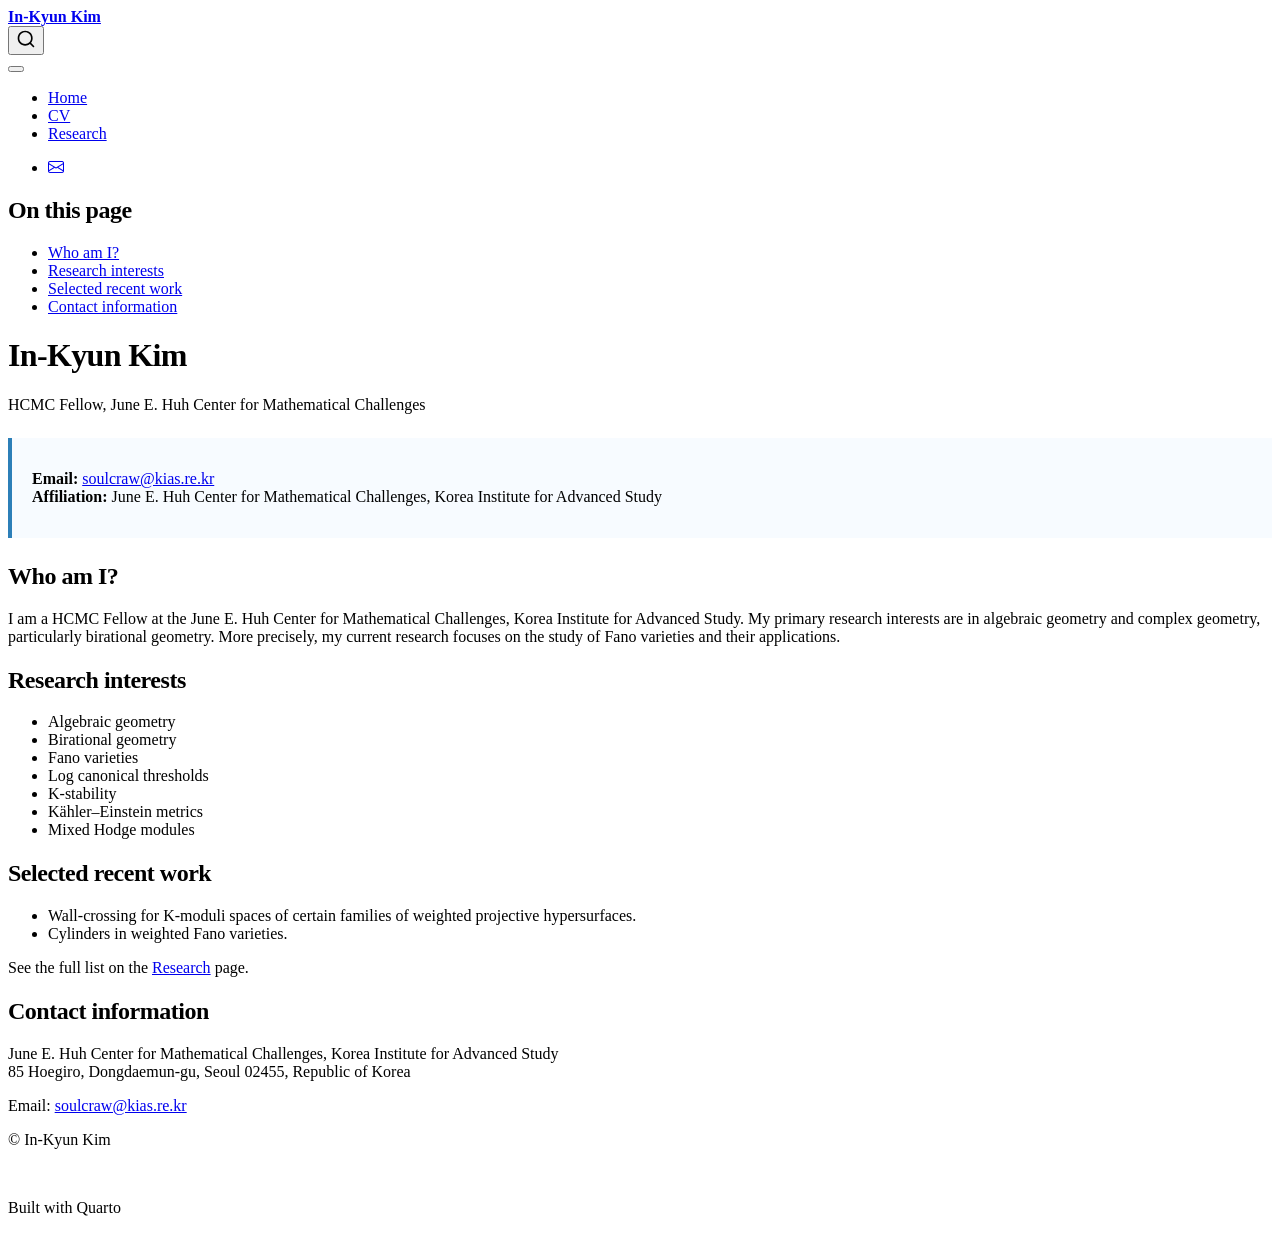
==== docs/index.html @ cc0929f5 "Replace homepage with Quarto site" ====
<!DOCTYPE html>
<html xmlns="http://www.w3.org/1999/xhtml" lang="en" xml:lang="en"><head>

<meta charset="utf-8">
<meta name="generator" content="quarto-1.9.38">

<meta name="viewport" content="width=device-width, initial-scale=1.0, user-scalable=yes">


<title>In-Kyun Kim</title>
<style>
/* Default styles provided by pandoc.
** See https://pandoc.org/MANUAL.html#variables-for-html for config info.
*/
code{white-space: pre-wrap;}
span.smallcaps{font-variant: small-caps;}
div.columns{display: flex; gap: min(4vw, 1.5em);}
div.column{flex: auto; overflow-x: auto;}
div.hanging-indent{margin-left: 1.5em; text-indent: -1.5em;}
ul.task-list{list-style: none;}
ul.task-list li input[type="checkbox"] {
  width: 0.8em;
  margin: 0 0.8em 0.2em -1em; /* quarto-specific, see https://github.com/quarto-dev/quarto-cli/issues/4556 */ 
  vertical-align: middle;
}
</style>


<script src="site_libs/quarto-nav/quarto-nav.js"></script>
<script src="site_libs/quarto-nav/headroom.min.js"></script>
<script src="site_libs/clipboard/clipboard.min.js"></script>
<script src="site_libs/quarto-search/autocomplete.umd.js"></script>
<script src="site_libs/quarto-search/fuse.min.js"></script>
<script src="site_libs/quarto-search/quarto-search.js"></script>
<meta name="quarto:offset" content="./">
<script src="site_libs/quarto-html/quarto.js" type="module"></script>
<script src="site_libs/quarto-html/tabsets/tabsets.js" type="module"></script>
<script src="site_libs/quarto-html/popper.min.js"></script>
<script src="site_libs/quarto-html/tippy.umd.min.js"></script>
<script src="site_libs/quarto-html/anchor.min.js"></script>
<link href="site_libs/quarto-html/tippy.css" rel="stylesheet">
<link href="site_libs/quarto-html/quarto-syntax-highlighting-15634bcf2e68342d4ad2dfa704d543f6.css" rel="stylesheet" id="quarto-text-highlighting-styles">
<script src="site_libs/bootstrap/bootstrap.min.js"></script>
<link href="site_libs/bootstrap/bootstrap-icons.css" rel="stylesheet">
<link href="site_libs/bootstrap/bootstrap-158031087360bce0ff56dc785ce39e06.min.css" rel="stylesheet" append-hash="true" id="quarto-bootstrap" data-mode="light">
<script id="quarto-search-options" type="application/json">{
  "location": "navbar",
  "copy-button": false,
  "collapse-after": 3,
  "panel-placement": "end",
  "type": "overlay",
  "limit": 50,
  "keyboard-shortcut": [
    "f",
    "/",
    "s"
  ],
  "show-item-context": false,
  "language": {
    "search-no-results-text": "No results",
    "search-matching-documents-text": "matching documents",
    "search-copy-link-title": "Copy link to search",
    "search-hide-matches-text": "Hide additional matches",
    "search-more-match-text": "more match in this document",
    "search-more-matches-text": "more matches in this document",
    "search-clear-button-title": "Clear",
    "search-text-placeholder": "",
    "search-detached-cancel-button-title": "Cancel",
    "search-submit-button-title": "Submit",
    "search-label": "Search"
  }
}</script>
<style>html{ scroll-behavior: smooth; }</style>


<link rel="stylesheet" href="styles/styles.css">
</head>

<body class="nav-fixed quarto-light">

<div id="quarto-search-results"></div>
  <header id="quarto-header" class="headroom fixed-top">
    <nav class="navbar navbar-expand-lg " data-bs-theme="dark">
      <div class="navbar-container container-fluid">
      <div class="navbar-brand-container mx-auto">
    <a class="navbar-brand" href="./index.html">
    <span class="navbar-title">In-Kyun Kim</span>
    </a>
  </div>
            <div id="quarto-search" class="" title="Search"></div>
          <button class="navbar-toggler" type="button" data-bs-toggle="collapse" data-bs-target="#navbarCollapse" aria-controls="navbarCollapse" role="menu" aria-expanded="false" aria-label="Toggle navigation" onclick="if (window.quartoToggleHeadroom) { window.quartoToggleHeadroom(); }">
  <span class="navbar-toggler-icon"></span>
</button>
          <div class="collapse navbar-collapse" id="navbarCollapse">
            <ul class="navbar-nav navbar-nav-scroll me-auto">
  <li class="nav-item">
    <a class="nav-link active" href="./index.html" aria-current="page"> 
<span class="menu-text">Home</span></a>
  </li>  
  <li class="nav-item">
    <a class="nav-link" href="./cv.html"> 
<span class="menu-text">CV</span></a>
  </li>  
  <li class="nav-item">
    <a class="nav-link" href="./research.html"> 
<span class="menu-text">Research</span></a>
  </li>  
</ul>
            <ul class="navbar-nav navbar-nav-scroll ms-auto">
  <li class="nav-item compact">
    <a class="nav-link" href="mailto:soulcraw@kias.re.kr"> <i class="bi bi-envelope" role="img" aria-label="Email">
</i> 
<span class="menu-text"></span></a>
  </li>  
</ul>
          </div> <!-- /navcollapse -->
            <div class="quarto-navbar-tools">
</div>
      </div> <!-- /container-fluid -->
    </nav>
</header>
<!-- content -->
<div id="quarto-content" class="quarto-container page-columns page-rows-contents page-layout-article page-navbar">
<!-- sidebar -->
<!-- margin-sidebar -->
    <div id="quarto-margin-sidebar" class="sidebar margin-sidebar">
        <nav id="TOC" role="doc-toc" class="toc-active">
    <h2 id="toc-title">On this page</h2>
   
  <ul class="collapse">
  <li><a href="#who-am-i" id="toc-who-am-i" class="nav-link active" data-scroll-target="#who-am-i">Who am I?</a></li>
  <li><a href="#research-interests" id="toc-research-interests" class="nav-link" data-scroll-target="#research-interests">Research interests</a></li>
  <li><a href="#selected-recent-work" id="toc-selected-recent-work" class="nav-link" data-scroll-target="#selected-recent-work">Selected recent work</a></li>
  <li><a href="#contact-information" id="toc-contact-information" class="nav-link" data-scroll-target="#contact-information">Contact information</a></li>
  </ul>
</nav>
    </div>
<!-- main -->
<main class="content" id="quarto-document-content">

<header id="title-block-header" class="quarto-title-block default">
<div class="quarto-title">
<h1 class="title">In-Kyun Kim</h1>
<p class="subtitle lead">HCMC Fellow, June E. Huh Center for Mathematical Challenges</p>
</div>



<div class="quarto-title-meta">

    
  
    
  </div>
  


</header>


<div class="profile-box">
<p><strong>Email:</strong> <a href="mailto:soulcraw@kias.re.kr">soulcraw@kias.re.kr</a><br>
<strong>Affiliation:</strong> June E. Huh Center for Mathematical Challenges, Korea Institute for Advanced Study</p>
</div>
<section id="who-am-i" class="level2">
<h2 class="anchored" data-anchor-id="who-am-i">Who am I?</h2>
<p>I am a HCMC Fellow at the June E. Huh Center for Mathematical Challenges, Korea Institute for Advanced Study. My primary research interests are in algebraic geometry and complex geometry, particularly birational geometry. More precisely, my current research focuses on the study of Fano varieties and their applications.</p>
</section>
<section id="research-interests" class="level2">
<h2 class="anchored" data-anchor-id="research-interests">Research interests</h2>
<ul>
<li>Algebraic geometry</li>
<li>Birational geometry</li>
<li>Fano varieties</li>
<li>Log canonical thresholds</li>
<li>K-stability</li>
<li>Kähler–Einstein metrics</li>
<li>Mixed Hodge modules</li>
</ul>
</section>
<section id="selected-recent-work" class="level2">
<h2 class="anchored" data-anchor-id="selected-recent-work">Selected recent work</h2>
<ul>
<li>Wall-crossing for K-moduli spaces of certain families of weighted projective hypersurfaces.</li>
<li>Cylinders in weighted Fano varieties.</li>
</ul>
<p>See the full list on the <a href="./research.html">Research</a> page.</p>
</section>
<section id="contact-information" class="level2">
<h2 class="anchored" data-anchor-id="contact-information">Contact information</h2>
<p>June E. Huh Center for Mathematical Challenges, Korea Institute for Advanced Study<br>
85 Hoegiro, Dongdaemun-gu, Seoul 02455, Republic of Korea</p>
<p>Email: <a href="mailto:soulcraw@kias.re.kr">soulcraw@kias.re.kr</a></p>


</section>

</main> <!-- /main -->
<script id="quarto-html-after-body" type="application/javascript">
  window.document.addEventListener("DOMContentLoaded", function (event) {
    const icon = "";
    const anchorJS = new window.AnchorJS();
    anchorJS.options = {
      placement: 'right',
      icon: icon
    };
    anchorJS.add('.anchored');
    const isCodeAnnotation = (el) => {
      for (const clz of el.classList) {
        if (clz.startsWith('code-annotation-')) {                     
          return true;
        }
      }
      return false;
    }
    const onCopySuccess = function(e) {
      // button target
      const button = e.trigger;
      // don't keep focus
      button.blur();
      // flash "checked"
      button.classList.add('code-copy-button-checked');
      var currentTitle = button.getAttribute("title");
      button.setAttribute("title", "Copied!");
      let tooltip;
      if (window.bootstrap) {
        button.setAttribute("data-bs-toggle", "tooltip");
        button.setAttribute("data-bs-placement", "left");
        button.setAttribute("data-bs-title", "Copied!");
        tooltip = new bootstrap.Tooltip(button, 
          { trigger: "manual", 
            customClass: "code-copy-button-tooltip",
            offset: [0, -8]});
        tooltip.show();    
      }
      setTimeout(function() {
        if (tooltip) {
          tooltip.hide();
          button.removeAttribute("data-bs-title");
          button.removeAttribute("data-bs-toggle");
          button.removeAttribute("data-bs-placement");
        }
        button.setAttribute("title", currentTitle);
        button.classList.remove('code-copy-button-checked');
      }, 1000);
      // clear code selection
      e.clearSelection();
    }
    const getTextToCopy = function(trigger) {
      const outerScaffold = trigger.parentElement.cloneNode(true);
      const codeEl = outerScaffold.querySelector('code');
      for (const childEl of codeEl.children) {
        if (isCodeAnnotation(childEl)) {
          childEl.remove();
        }
      }
      return codeEl.innerText;
    }
    const clipboard = new window.ClipboardJS('.code-copy-button:not([data-in-quarto-modal])', {
      text: getTextToCopy
    });
    clipboard.on('success', onCopySuccess);
    if (window.document.getElementById('quarto-embedded-source-code-modal')) {
      const clipboardModal = new window.ClipboardJS('.code-copy-button[data-in-quarto-modal]', {
        text: getTextToCopy,
        container: window.document.getElementById('quarto-embedded-source-code-modal')
      });
      clipboardModal.on('success', onCopySuccess);
    }
      var localhostRegex = new RegExp(/^(?:http|https):\/\/localhost\:?[0-9]*\//);
      var mailtoRegex = new RegExp(/^mailto:/);
        var filterRegex = new RegExp("https:\/\/soulcraw\.github\.io");
      var isInternal = (href) => {
          return filterRegex.test(href) || localhostRegex.test(href) || mailtoRegex.test(href);
      }
      // Inspect non-navigation links and adorn them if external
     var links = window.document.querySelectorAll('a[href]:not(.nav-link):not(.navbar-brand):not(.toc-action):not(.sidebar-link):not(.sidebar-item-toggle):not(.pagination-link):not(.no-external):not([aria-hidden]):not(.dropdown-item):not(.quarto-navigation-tool):not(.about-link)');
      for (var i=0; i<links.length; i++) {
        const link = links[i];
        if (!isInternal(link.href)) {
          // undo the damage that might have been done by quarto-nav.js in the case of
          // links that we want to consider external
          if (link.dataset.originalHref !== undefined) {
            link.href = link.dataset.originalHref;
          }
        }
      }
    function tippyHover(el, contentFn, onTriggerFn, onUntriggerFn) {
      const config = {
        allowHTML: true,
        maxWidth: 500,
        delay: 100,
        arrow: false,
        appendTo: function(el) {
            return el.parentElement;
        },
        interactive: true,
        interactiveBorder: 10,
        theme: 'quarto',
        placement: 'bottom-start',
      };
      if (contentFn) {
        config.content = contentFn;
      }
      if (onTriggerFn) {
        config.onTrigger = onTriggerFn;
      }
      if (onUntriggerFn) {
        config.onUntrigger = onUntriggerFn;
      }
      window.tippy(el, config); 
    }
    const noterefs = window.document.querySelectorAll('a[role="doc-noteref"]');
    for (var i=0; i<noterefs.length; i++) {
      const ref = noterefs[i];
      tippyHover(ref, function() {
        // use id or data attribute instead here
        let href = ref.getAttribute('data-footnote-href') || ref.getAttribute('href');
        try { href = new URL(href).hash; } catch {}
        const id = href.replace(/^#\/?/, "");
        const note = window.document.getElementById(id);
        if (note) {
          return note.innerHTML;
        } else {
          return "";
        }
      });
    }
    const xrefs = window.document.querySelectorAll('a.quarto-xref');
    const processXRef = (id, note) => {
      // Strip column container classes
      const stripColumnClz = (el) => {
        el.classList.remove("page-full", "page-columns");
        if (el.children) {
          for (const child of el.children) {
            stripColumnClz(child);
          }
        }
      }
      stripColumnClz(note)
      if (id === null || id.startsWith('sec-')) {
        // Special case sections, only their first couple elements
        const container = document.createElement("div");
        if (note.children && note.children.length > 2) {
          container.appendChild(note.children[0].cloneNode(true));
          for (let i = 1; i < note.children.length; i++) {
            const child = note.children[i];
            if (child.tagName === "P" && child.innerText === "") {
              continue;
            } else {
              container.appendChild(child.cloneNode(true));
              break;
            }
          }
          if (window.Quarto?.typesetMath) {
            window.Quarto.typesetMath(container);
          }
          return container.innerHTML
        } else {
          if (window.Quarto?.typesetMath) {
            window.Quarto.typesetMath(note);
          }
          return note.innerHTML;
        }
      } else {
        // Remove any anchor links if they are present
        const anchorLink = note.querySelector('a.anchorjs-link');
        if (anchorLink) {
          anchorLink.remove();
        }
        if (window.Quarto?.typesetMath) {
          window.Quarto.typesetMath(note);
        }
        if (note.classList.contains("callout")) {
          return note.outerHTML;
        } else {
          return note.innerHTML;
        }
      }
    }
    for (var i=0; i<xrefs.length; i++) {
      const xref = xrefs[i];
      tippyHover(xref, undefined, function(instance) {
        instance.disable();
        let url = xref.getAttribute('href');
        let hash = undefined; 
        if (url.startsWith('#')) {
          hash = url;
        } else {
          try { hash = new URL(url).hash; } catch {}
        }
        if (hash) {
          const id = hash.replace(/^#\/?/, "");
          const note = window.document.getElementById(id);
          if (note !== null) {
            try {
              const html = processXRef(id, note.cloneNode(true));
              instance.setContent(html);
            } finally {
              instance.enable();
              instance.show();
            }
          } else {
            // See if we can fetch this
            fetch(url.split('#')[0])
            .then(res => res.text())
            .then(html => {
              const parser = new DOMParser();
              const htmlDoc = parser.parseFromString(html, "text/html");
              const note = htmlDoc.getElementById(id);
              if (note !== null) {
                const html = processXRef(id, note);
                instance.setContent(html);
              } 
            }).finally(() => {
              instance.enable();
              instance.show();
            });
          }
        } else {
          // See if we can fetch a full url (with no hash to target)
          // This is a special case and we should probably do some content thinning / targeting
          fetch(url)
          .then(res => res.text())
          .then(html => {
            const parser = new DOMParser();
            const htmlDoc = parser.parseFromString(html, "text/html");
            const note = htmlDoc.querySelector('main.content');
            if (note !== null) {
              // This should only happen for chapter cross references
              // (since there is no id in the URL)
              // remove the first header
              if (note.children.length > 0 && note.children[0].tagName === "HEADER") {
                note.children[0].remove();
              }
              const html = processXRef(null, note);
              instance.setContent(html);
            } 
          }).finally(() => {
            instance.enable();
            instance.show();
          });
        }
      }, function(instance) {
      });
    }
        let selectedAnnoteEl;
        const selectorForAnnotation = ( cell, annotation) => {
          let cellAttr = 'data-code-cell="' + cell + '"';
          let lineAttr = 'data-code-annotation="' +  annotation + '"';
          const selector = 'span[' + cellAttr + '][' + lineAttr + ']';
          return selector;
        }
        const selectCodeLines = (annoteEl) => {
          const doc = window.document;
          const targetCell = annoteEl.getAttribute("data-target-cell");
          const targetAnnotation = annoteEl.getAttribute("data-target-annotation");
          const annoteSpan = window.document.querySelector(selectorForAnnotation(targetCell, targetAnnotation));
          const lines = annoteSpan.getAttribute("data-code-lines").split(",");
          const lineIds = lines.map((line) => {
            return targetCell + "-" + line;
          })
          let top = null;
          let height = null;
          let parent = null;
          if (lineIds.length > 0) {
              //compute the position of the single el (top and bottom and make a div)
              const el = window.document.getElementById(lineIds[0]);
              top = el.offsetTop;
              height = el.offsetHeight;
              parent = el.parentElement.parentElement;
            if (lineIds.length > 1) {
              const lastEl = window.document.getElementById(lineIds[lineIds.length - 1]);
              const bottom = lastEl.offsetTop + lastEl.offsetHeight;
              height = bottom - top;
            }
            if (top !== null && height !== null && parent !== null) {
              // cook up a div (if necessary) and position it 
              let div = window.document.getElementById("code-annotation-line-highlight");
              if (div === null) {
                div = window.document.createElement("div");
                div.setAttribute("id", "code-annotation-line-highlight");
                div.style.position = 'absolute';
                parent.appendChild(div);
              }
              div.style.top = top - 2 + "px";
              div.style.height = height + 4 + "px";
              div.style.left = 0;
              let gutterDiv = window.document.getElementById("code-annotation-line-highlight-gutter");
              if (gutterDiv === null) {
                gutterDiv = window.document.createElement("div");
                gutterDiv.setAttribute("id", "code-annotation-line-highlight-gutter");
                gutterDiv.style.position = 'absolute';
                const codeCell = window.document.getElementById(targetCell);
                const gutter = codeCell.querySelector('.code-annotation-gutter');
                gutter.appendChild(gutterDiv);
              }
              gutterDiv.style.top = top - 2 + "px";
              gutterDiv.style.height = height + 4 + "px";
            }
            selectedAnnoteEl = annoteEl;
          }
        };
        const unselectCodeLines = () => {
          const elementsIds = ["code-annotation-line-highlight", "code-annotation-line-highlight-gutter"];
          elementsIds.forEach((elId) => {
            const div = window.document.getElementById(elId);
            if (div) {
              div.remove();
            }
          });
          selectedAnnoteEl = undefined;
        };
          // Handle positioning of the toggle
      window.addEventListener(
        "resize",
        throttle(() => {
          elRect = undefined;
          if (selectedAnnoteEl) {
            selectCodeLines(selectedAnnoteEl);
          }
        }, 10)
      );
      function throttle(fn, ms) {
      let throttle = false;
      let timer;
        return (...args) => {
          if(!throttle) { // first call gets through
              fn.apply(this, args);
              throttle = true;
          } else { // all the others get throttled
              if(timer) clearTimeout(timer); // cancel #2
              timer = setTimeout(() => {
                fn.apply(this, args);
                timer = throttle = false;
              }, ms);
          }
        };
      }
        // Attach click handler to the DT
        const annoteDls = window.document.querySelectorAll('dt[data-target-cell]');
        for (const annoteDlNode of annoteDls) {
          annoteDlNode.addEventListener('click', (event) => {
            const clickedEl = event.target;
            if (clickedEl !== selectedAnnoteEl) {
              unselectCodeLines();
              const activeEl = window.document.querySelector('dt[data-target-cell].code-annotation-active');
              if (activeEl) {
                activeEl.classList.remove('code-annotation-active');
              }
              selectCodeLines(clickedEl);
              clickedEl.classList.add('code-annotation-active');
            } else {
              // Unselect the line
              unselectCodeLines();
              clickedEl.classList.remove('code-annotation-active');
            }
          });
        }
    const findCites = (el) => {
      const parentEl = el.parentElement;
      if (parentEl) {
        const cites = parentEl.dataset.cites;
        if (cites) {
          return {
            el,
            cites: cites.split(' ')
          };
        } else {
          return findCites(el.parentElement)
        }
      } else {
        return undefined;
      }
    };
    var bibliorefs = window.document.querySelectorAll('a[role="doc-biblioref"]');
    for (var i=0; i<bibliorefs.length; i++) {
      const ref = bibliorefs[i];
      const citeInfo = findCites(ref);
      if (citeInfo) {
        tippyHover(citeInfo.el, function() {
          var popup = window.document.createElement('div');
          citeInfo.cites.forEach(function(cite) {
            var citeDiv = window.document.createElement('div');
            citeDiv.classList.add('hanging-indent');
            citeDiv.classList.add('csl-entry');
            var biblioDiv = window.document.getElementById('ref-' + cite);
            if (biblioDiv) {
              citeDiv.innerHTML = biblioDiv.innerHTML;
            }
            popup.appendChild(citeDiv);
          });
          return popup.innerHTML;
        });
      }
    }
  });
  </script>
</div> <!-- /content -->
<footer class="footer">
  <div class="nav-footer">
    <div class="nav-footer-left">
<p>© In-Kyun Kim</p>
</div>   
    <div class="nav-footer-center">
      &nbsp;
    </div>
    <div class="nav-footer-right">
<p>Built with Quarto</p>
</div>
  </div>
</footer>




<script src="site_libs/quarto-html/zenscroll-min.js"></script>
</body></html>
---- docs/site_libs/quarto-html/tippy.css ----
.tippy-box[data-animation=fade][data-state=hidden]{opacity:0}[data-tippy-root]{max-width:calc(100vw - 10px)}.tippy-box{position:relative;background-color:#333;color:#fff;border-radius:4px;font-size:14px;line-height:1.4;white-space:normal;outline:0;transition-property:transform,visibility,opacity}.tippy-box[data-placement^=top]>.tippy-arrow{bottom:0}.tippy-box[data-placement^=top]>.tippy-arrow:before{bottom:-7px;left:0;border-width:8px 8px 0;border-top-color:initial;transform-origin:center top}.tippy-box[data-placement^=bottom]>.tippy-arrow{top:0}.tippy-box[data-placement^=bottom]>.tippy-arrow:before{top:-7px;left:0;border-width:0 8px 8px;border-bottom-color:initial;transform-origin:center bottom}.tippy-box[data-placement^=left]>.tippy-arrow{right:0}.tippy-box[data-placement^=left]>.tippy-arrow:before{border-width:8px 0 8px 8px;border-left-color:initial;right:-7px;transform-origin:center left}.tippy-box[data-placement^=right]>.tippy-arrow{left:0}.tippy-box[data-placement^=right]>.tippy-arrow:before{left:-7px;border-width:8px 8px 8px 0;border-right-color:initial;transform-origin:center right}.tippy-box[data-inertia][data-state=visible]{transition-timing-function:cubic-bezier(.54,1.5,.38,1.11)}.tippy-arrow{width:16px;height:16px;color:#333}.tippy-arrow:before{content:"";position:absolute;border-color:transparent;border-style:solid}.tippy-content{position:relative;padding:5px 9px;z-index:1}
---- docs/site_libs/quarto-html/quarto-syntax-highlighting-15634bcf2e68342d4ad2dfa704d543f6.css ----
/* quarto syntax highlight colors */
:root {
  --quarto-hl-ot-color: #003B4F;
  --quarto-hl-at-color: #657422;
  --quarto-hl-ss-color: #20794D;
  --quarto-hl-an-color: #5E5E5E;
  --quarto-hl-fu-color: #4758AB;
  --quarto-hl-st-color: #20794D;
  --quarto-hl-cf-color: #003B4F;
  --quarto-hl-op-color: #5E5E5E;
  --quarto-hl-er-color: #AD0000;
  --quarto-hl-bn-color: #AD0000;
  --quarto-hl-al-color: #AD0000;
  --quarto-hl-va-color: #111111;
  --quarto-hl-bu-color: inherit;
  --quarto-hl-ex-color: inherit;
  --quarto-hl-pp-color: #AD0000;
  --quarto-hl-in-color: #5E5E5E;
  --quarto-hl-vs-color: #20794D;
  --quarto-hl-wa-color: #5E5E5E;
  --quarto-hl-do-color: #5E5E5E;
  --quarto-hl-im-color: #00769E;
  --quarto-hl-ch-color: #20794D;
  --quarto-hl-dt-color: #AD0000;
  --quarto-hl-fl-color: #AD0000;
  --quarto-hl-co-color: #5E5E5E;
  --quarto-hl-cv-color: #5E5E5E;
  --quarto-hl-cn-color: #8f5902;
  --quarto-hl-sc-color: #5E5E5E;
  --quarto-hl-dv-color: #AD0000;
  --quarto-hl-kw-color: #003B4F;
}

/* other quarto variables */
:root {
  --quarto-font-monospace: SFMono-Regular, Menlo, Monaco, Consolas, "Liberation Mono", "Courier New", monospace;
}

/* syntax highlight based on Pandoc's rules */
pre > code.sourceCode > span {
  color: #003B4F;
}

code.sourceCode > span {
  color: #003B4F;
}

div.sourceCode,
div.sourceCode pre.sourceCode {
  color: #003B4F;
}

/* Normal */
code span {
  color: #003B4F;
}

/* Alert */
code span.al {
  color: #AD0000;
  font-style: inherit;
}

/* Annotation */
code span.an {
  color: #5E5E5E;
  font-style: inherit;
}

/* Attribute */
code span.at {
  color: #657422;
  font-style: inherit;
}

/* BaseN */
code span.bn {
  color: #AD0000;
  font-style: inherit;
}

/* BuiltIn */
code span.bu {
  font-style: inherit;
}

/* ControlFlow */
code span.cf {
  color: #003B4F;
  font-weight: bold;
  font-style: inherit;
}

/* Char */
code span.ch {
  color: #20794D;
  font-style: inherit;
}

/* Constant */
code span.cn {
  color: #8f5902;
  font-style: inherit;
}

/* Comment */
code span.co {
  color: #5E5E5E;
  font-style: inherit;
}

/* CommentVar */
code span.cv {
  color: #5E5E5E;
  font-style: italic;
}

/* Documentation */
code span.do {
  color: #5E5E5E;
  font-style: italic;
}

/* DataType */
code span.dt {
  color: #AD0000;
  font-style: inherit;
}

/* DecVal */
code span.dv {
  color: #AD0000;
  font-style: inherit;
}

/* Error */
code span.er {
  color: #AD0000;
  font-style: inherit;
}

/* Extension */
code span.ex {
  font-style: inherit;
}

/* Float */
code span.fl {
  color: #AD0000;
  font-style: inherit;
}

/* Function */
code span.fu {
  color: #4758AB;
  font-style: inherit;
}

/* Import */
code span.im {
  color: #00769E;
  font-style: inherit;
}

/* Information */
code span.in {
  color: #5E5E5E;
  font-style: inherit;
}

/* Keyword */
code span.kw {
  color: #003B4F;
  font-weight: bold;
  font-style: inherit;
}

/* Operator */
code span.op {
  color: #5E5E5E;
  font-style: inherit;
}

/* Other */
code span.ot {
  color: #003B4F;
  font-style: inherit;
}

/* Preprocessor */
code span.pp {
  color: #AD0000;
  font-style: inherit;
}

/* SpecialChar */
code span.sc {
  color: #5E5E5E;
  font-style: inherit;
}

/* SpecialString */
code span.ss {
  color: #20794D;
  font-style: inherit;
}

/* String */
code span.st {
  color: #20794D;
  font-style: inherit;
}

/* Variable */
code span.va {
  color: #111111;
  font-style: inherit;
}

/* VerbatimString */
code span.vs {
  color: #20794D;
  font-style: inherit;
}

/* Warning */
code span.wa {
  color: #5E5E5E;
  font-style: italic;
}

.prevent-inlining {
  content: "</";
}

/*# sourceMappingURL=f23921c56f73e400b49028c9186a1aa0.css.map */
---- docs/styles/styles.css ----
.profile-box {
  border-left: 4px solid #2c7fb8;
  padding: 1rem 1.25rem;
  margin: 1.5rem 0;
  background: #f7fbff;
}

h1, h2, h3 {
  letter-spacing: -0.02em;
}

.navbar-title {
  font-weight: 600;
}

.quarto-title-banner {
  padding-top: 2rem;
  padding-bottom: 2rem;
}
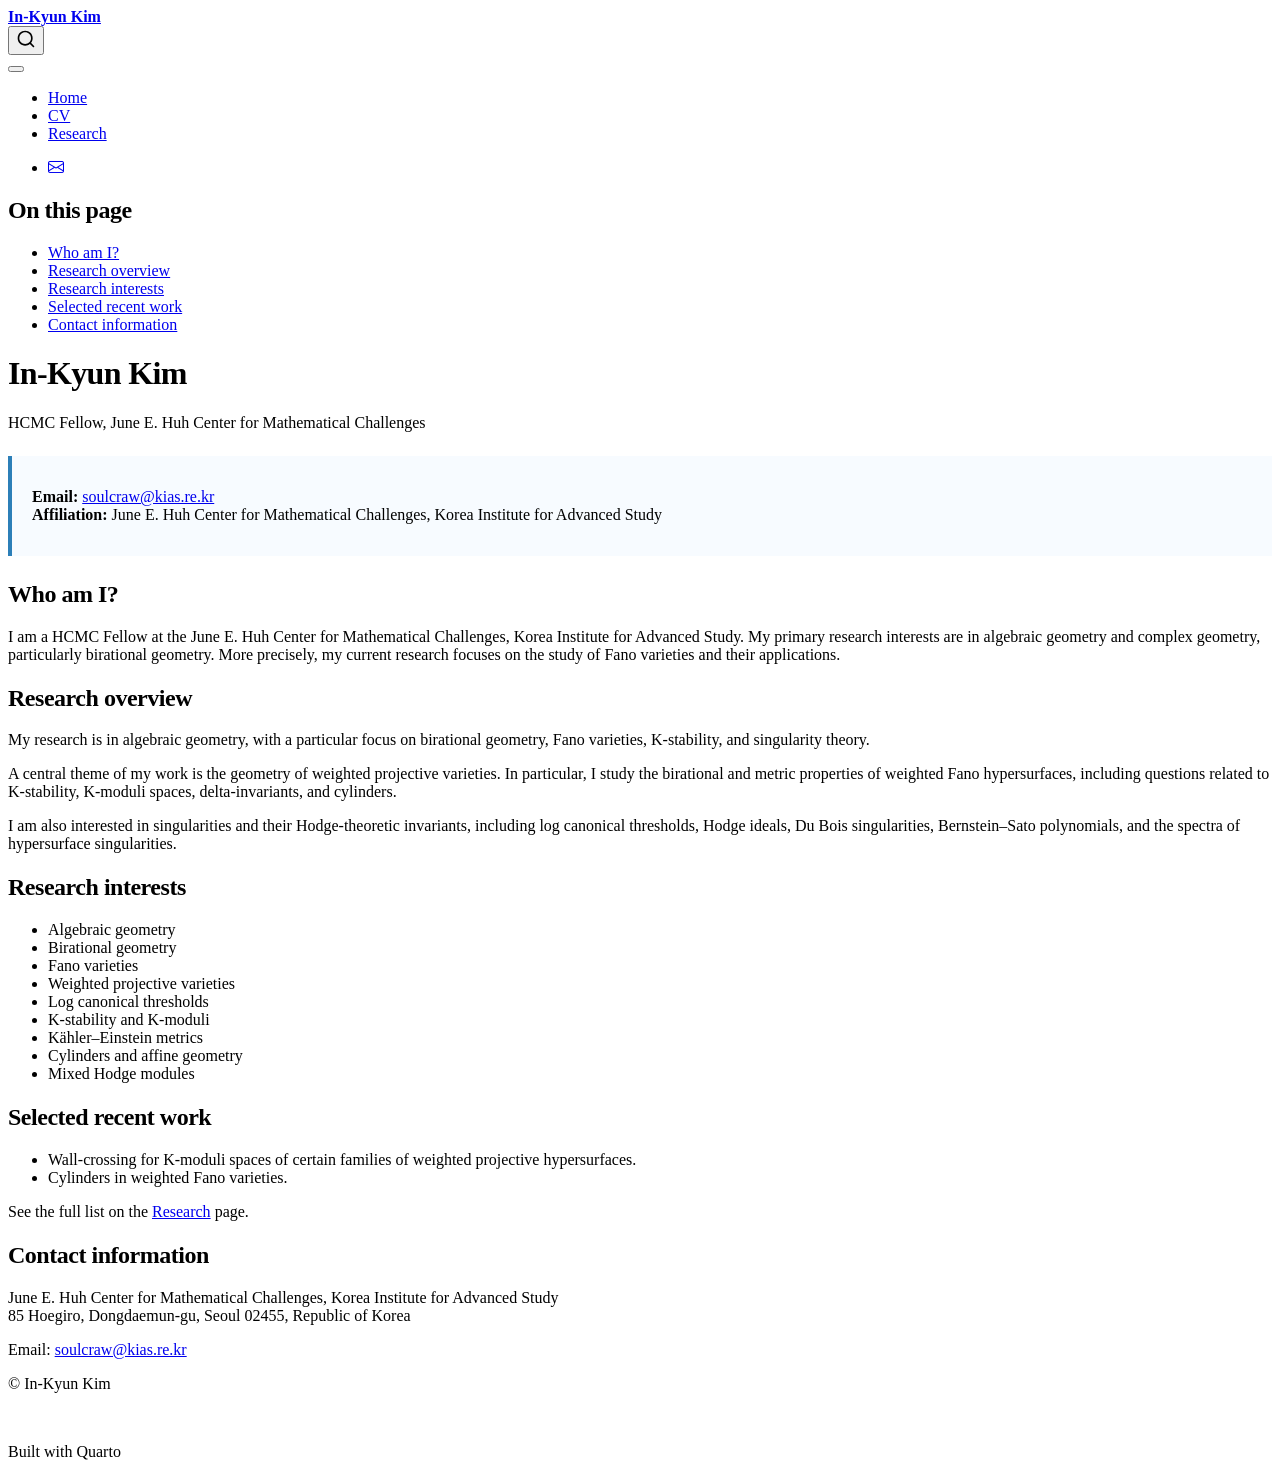
==== commit 646a6da7: "Render Quarto website" ====
--- a/docs/index.html
+++ b/docs/index.html
@@ -129,6 +129,7 @@
    
   <ul class="collapse">
   <li><a href="#who-am-i" id="toc-who-am-i" class="nav-link active" data-scroll-target="#who-am-i">Who am I?</a></li>
+  <li><a href="#research-overview" id="toc-research-overview" class="nav-link" data-scroll-target="#research-overview">Research overview</a></li>
   <li><a href="#research-interests" id="toc-research-interests" class="nav-link" data-scroll-target="#research-interests">Research interests</a></li>
   <li><a href="#selected-recent-work" id="toc-selected-recent-work" class="nav-link" data-scroll-target="#selected-recent-work">Selected recent work</a></li>
   <li><a href="#contact-information" id="toc-contact-information" class="nav-link" data-scroll-target="#contact-information">Contact information</a></li>
@@ -166,15 +167,23 @@
 <h2 class="anchored" data-anchor-id="who-am-i">Who am I?</h2>
 <p>I am a HCMC Fellow at the June E. Huh Center for Mathematical Challenges, Korea Institute for Advanced Study. My primary research interests are in algebraic geometry and complex geometry, particularly birational geometry. More precisely, my current research focuses on the study of Fano varieties and their applications.</p>
 </section>
+<section id="research-overview" class="level2">
+<h2 class="anchored" data-anchor-id="research-overview">Research overview</h2>
+<p>My research is in algebraic geometry, with a particular focus on birational geometry, Fano varieties, K-stability, and singularity theory.</p>
+<p>A central theme of my work is the geometry of weighted projective varieties. In particular, I study the birational and metric properties of weighted Fano hypersurfaces, including questions related to K-stability, K-moduli spaces, delta-invariants, and cylinders.</p>
+<p>I am also interested in singularities and their Hodge-theoretic invariants, including log canonical thresholds, Hodge ideals, Du Bois singularities, Bernstein–Sato polynomials, and the spectra of hypersurface singularities.</p>
+</section>
 <section id="research-interests" class="level2">
 <h2 class="anchored" data-anchor-id="research-interests">Research interests</h2>
 <ul>
 <li>Algebraic geometry</li>
 <li>Birational geometry</li>
 <li>Fano varieties</li>
+<li>Weighted projective varieties</li>
 <li>Log canonical thresholds</li>
-<li>K-stability</li>
+<li>K-stability and K-moduli</li>
 <li>Kähler–Einstein metrics</li>
+<li>Cylinders and affine geometry</li>
 <li>Mixed Hodge modules</li>
 </ul>
 </section>
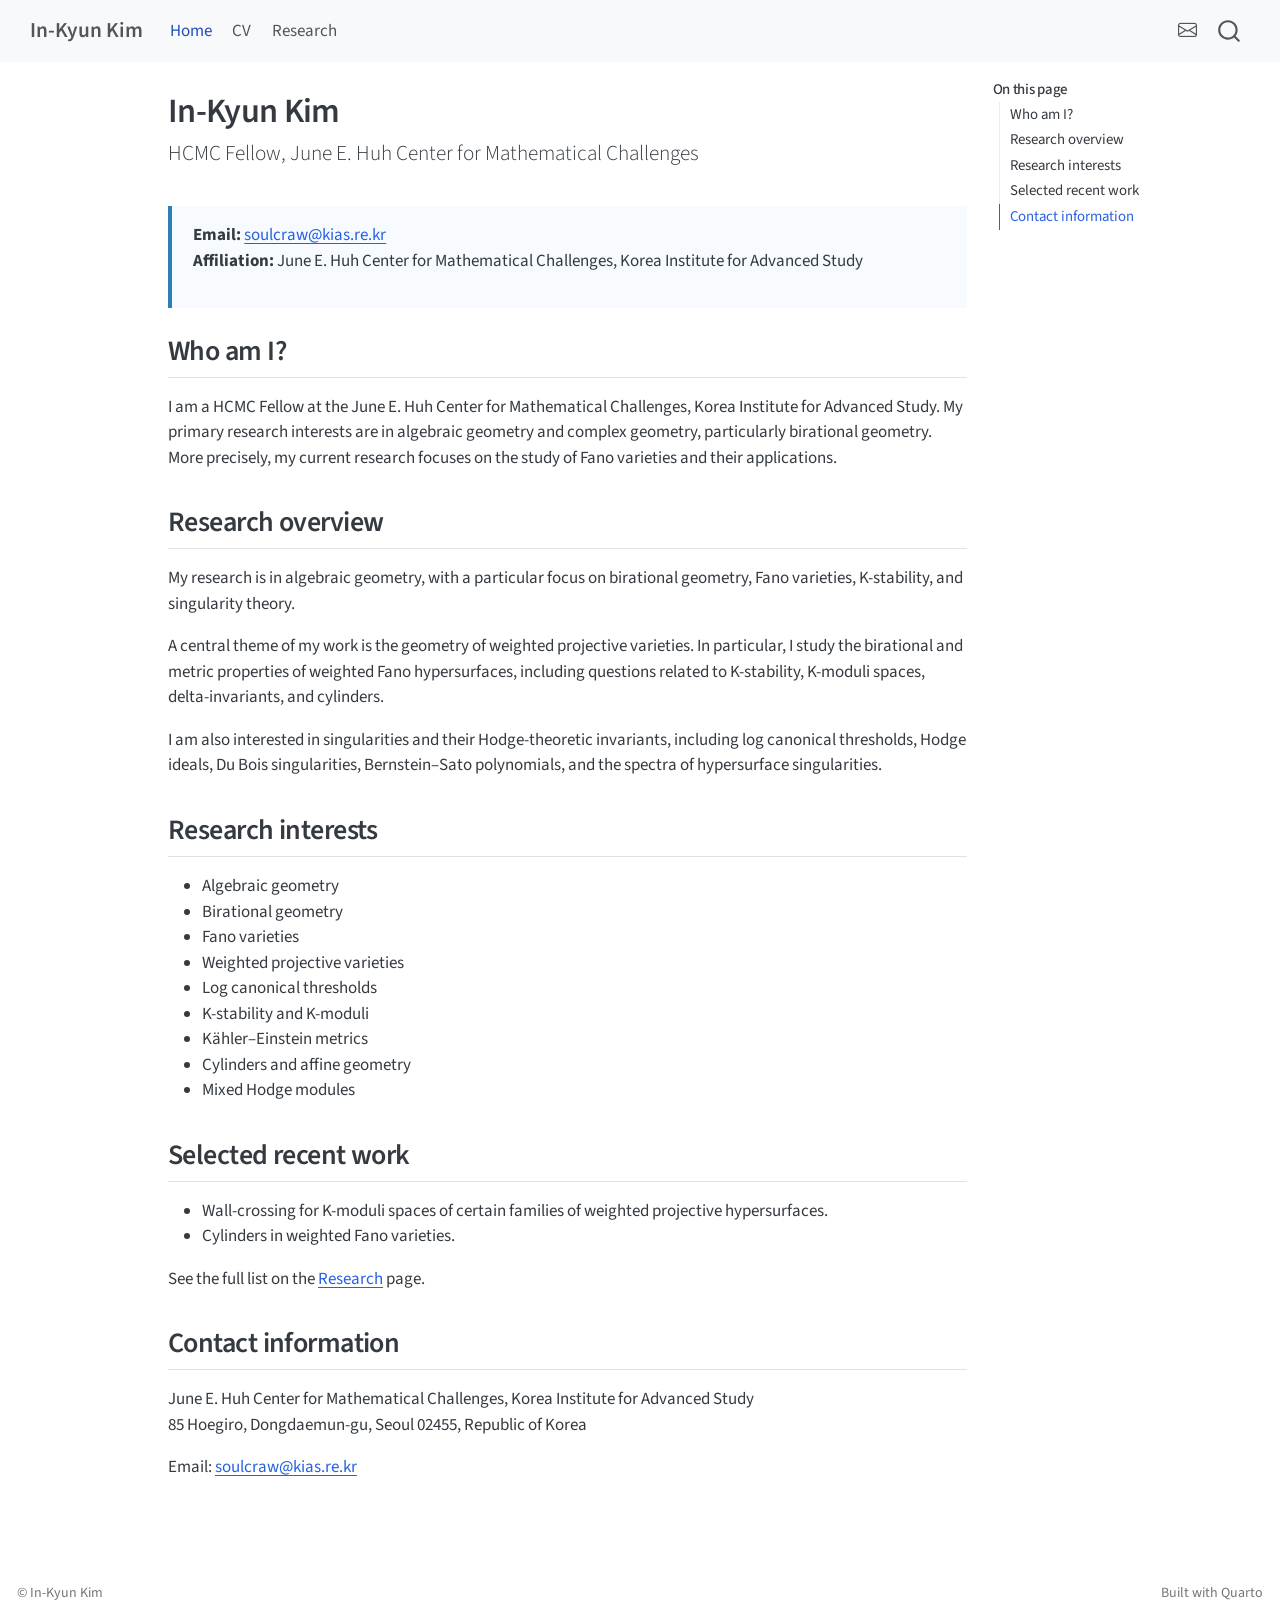
==== commit f5ea93d0: "Render Quarto website" ====
--- a/docs/index.html
+++ b/docs/index.html
@@ -2,7 +2,7 @@
 <html xmlns="http://www.w3.org/1999/xhtml" lang="en" xml:lang="en"><head>
 
 <meta charset="utf-8">
-<meta name="generator" content="quarto-1.9.38">
+<meta name="generator" content="quarto-1.11.9">
 
 <meta name="viewport" content="width=device-width, initial-scale=1.0, user-scalable=yes">
 
@@ -12,10 +12,13 @@
 /* Default styles provided by pandoc.
 ** See https://pandoc.org/MANUAL.html#variables-for-html for config info.
 */
-code{white-space: pre-wrap;}
 span.smallcaps{font-variant: small-caps;}
-div.columns{display: flex; gap: min(4vw, 1.5em);}
-div.column{flex: auto; overflow-x: auto;}
+div.columns{display: flex; gap: 1.5em;}
+div.column{flex: auto;}
+@media screen {
+div.columns{gap: min(4vw, 1.5em);}
+div.column{overflow-x: auto;}
+}
 div.hanging-indent{margin-left: 1.5em; text-indent: -1.5em;}
 ul.task-list{list-style: none;}
 ul.task-list li input[type="checkbox"] {
@@ -35,14 +38,15 @@
 <meta name="quarto:offset" content="./">
 <script src="site_libs/quarto-html/quarto.js" type="module"></script>
 <script src="site_libs/quarto-html/tabsets/tabsets.js" type="module"></script>
+<script src="site_libs/quarto-html/scrollable-regions/scrollable-regions.js" type="module"></script>
 <script src="site_libs/quarto-html/popper.min.js"></script>
 <script src="site_libs/quarto-html/tippy.umd.min.js"></script>
 <script src="site_libs/quarto-html/anchor.min.js"></script>
 <link href="site_libs/quarto-html/tippy.css" rel="stylesheet">
-<link href="site_libs/quarto-html/quarto-syntax-highlighting-15634bcf2e68342d4ad2dfa704d543f6.css" rel="stylesheet" id="quarto-text-highlighting-styles">
+<link href="site_libs/quarto-html/quarto-syntax-highlighting-63b5708e65d6cd79cd7618c58d0c21e7.css" rel="stylesheet" id="quarto-text-highlighting-styles">
 <script src="site_libs/bootstrap/bootstrap.min.js"></script>
 <link href="site_libs/bootstrap/bootstrap-icons.css" rel="stylesheet">
-<link href="site_libs/bootstrap/bootstrap-158031087360bce0ff56dc785ce39e06.min.css" rel="stylesheet" append-hash="true" id="quarto-bootstrap" data-mode="light">
+<link href="site_libs/bootstrap/bootstrap-d31a0c91b01e363be7b7a36e602e2c70.min.css" rel="stylesheet" append-hash="true" id="quarto-bootstrap" data-mode="light">
 <script id="quarto-search-options" type="application/json">{
   "location": "navbar",
   "copy-button": false,
@@ -76,19 +80,18 @@
 <link rel="stylesheet" href="styles/styles.css">
 </head>
 
-<body class="nav-fixed quarto-light">
+<body class="nav-fixed quarto-light"><a id="quarto-skip-link" class="visually-hidden-focusable" href="#quarto-document-content">Skip to main content</a>
 
 <div id="quarto-search-results"></div>
   <header id="quarto-header" class="headroom fixed-top">
-    <nav class="navbar navbar-expand-lg " data-bs-theme="dark">
+    <nav class="navbar navbar-expand-lg " data-bs-theme="dark" aria-label="Site">
       <div class="navbar-container container-fluid">
       <div class="navbar-brand-container mx-auto">
     <a class="navbar-brand" href="./index.html">
     <span class="navbar-title">In-Kyun Kim</span>
     </a>
   </div>
-            <div id="quarto-search" class="" title="Search"></div>
-          <button class="navbar-toggler" type="button" data-bs-toggle="collapse" data-bs-target="#navbarCollapse" aria-controls="navbarCollapse" role="menu" aria-expanded="false" aria-label="Toggle navigation" onclick="if (window.quartoToggleHeadroom) { window.quartoToggleHeadroom(); }">
+          <button class="navbar-toggler" type="button" data-bs-toggle="collapse" data-bs-target="#navbarCollapse" aria-controls="navbarCollapse" aria-expanded="false" aria-label="Toggle navigation" onclick="if (window.quartoToggleHeadroom) { window.quartoToggleHeadroom(); }">
   <span class="navbar-toggler-icon"></span>
 </button>
           <div class="collapse navbar-collapse" id="navbarCollapse">
@@ -116,6 +119,7 @@
           </div> <!-- /navcollapse -->
             <div class="quarto-navbar-tools">
 </div>
+            <div id="quarto-search" class="" title="Search"></div>
       </div> <!-- /container-fluid -->
     </nav>
 </header>
@@ -124,7 +128,7 @@
 <!-- sidebar -->
 <!-- margin-sidebar -->
     <div id="quarto-margin-sidebar" class="sidebar margin-sidebar">
-        <nav id="TOC" role="doc-toc" class="toc-active">
+        <nav id="TOC" role="doc-toc" aria-labelledby="toc-title" class="toc-active">
     <h2 id="toc-title">On this page</h2>
    
   <ul class="collapse">
@@ -137,7 +141,7 @@
 </nav>
     </div>
 <!-- main -->
-<main class="content" id="quarto-document-content">
+<main class="content" id="quarto-document-content" tabindex="-1">
 
 <header id="title-block-header" class="quarto-title-block default">
 <div class="quarto-title">
@@ -283,7 +287,8 @@
           return filterRegex.test(href) || localhostRegex.test(href) || mailtoRegex.test(href);
       }
       // Inspect non-navigation links and adorn them if external
-     var links = window.document.querySelectorAll('a[href]:not(.nav-link):not(.navbar-brand):not(.toc-action):not(.sidebar-link):not(.sidebar-item-toggle):not(.pagination-link):not(.no-external):not([aria-hidden]):not(.dropdown-item):not(.quarto-navigation-tool):not(.about-link)');
+      window.quartoDecorateExternalLinks = function (root) {
+     var links = (root || window.document).querySelectorAll('a[href]:not(.nav-link):not(.navbar-brand):not(.toc-action):not(.sidebar-link):not(.sidebar-item-toggle):not(.pagination-link):not(.no-external):not([aria-hidden]):not(.dropdown-item):not(.quarto-navigation-tool):not(.about-link)');
       for (var i=0; i<links.length; i++) {
         const link = links[i];
         if (!isInternal(link.href)) {
@@ -292,8 +297,69 @@
           if (link.dataset.originalHref !== undefined) {
             link.href = link.dataset.originalHref;
           }
-        }
-      }
+          if (!link.classList.contains('no-external-icon')) {
+          }
+        }
+      }
+      };
+      window.quartoDecorateExternalLinks(window.document);
+    // Esc closes the popup (WCAG 1.4.13) and focus leaving both trigger and
+    // popup closes it (WCAG 2.4.11); tippy handles neither for interactive popups.
+    const hideOnEscAndFocusOut = {
+      name: 'hideOnEscAndFocusOut',
+      defaultValue: true,
+      fn(instance) {
+        const dismiss = () => {
+          // A show scheduled by the trigger delay would otherwise reopen it
+          instance.clearDelayTimeouts();
+          instance.hide();
+        };
+        const onKeyDown = (event) => {
+          if (event.key !== 'Escape') {
+            return;
+          }
+          // Keep Esc from also reaching page handlers (e.g. reveal.js overview),
+          // except an open reveal.js slide menu, which Esc should close too.
+          // The menu handles keys only when its keyboard option is on.
+          const menuHandlesEsc = window.Reveal?.getPlugin?.('menu')?.isOpen() &&
+            window.Reveal.getConfig().menu?.keyboard !== false;
+          if (!menuHandlesEsc) {
+            event.stopPropagation();
+          }
+          if (instance.popper.contains(window.document.activeElement)) {
+            // Disabled while refocusing so the focus trigger does not reopen it
+            instance.disable();
+            instance.reference.focus();
+            instance.enable();
+          }
+          dismiss();
+        };
+        const onFocusOut = (event) => {
+          const target = event.relatedTarget;
+          if (target && !instance.reference.contains(target) &&
+              !instance.popper.contains(target)) {
+            dismiss();
+          }
+        };
+        // On the trigger too: a click trigger (code-annotations: select) has no
+        // blur handling. Attached for the instance's lifetime so leaving the
+        // trigger also cancels a show still pending on the trigger delay.
+        instance.reference.addEventListener('focusout', onFocusOut);
+        return {
+          onShow() {
+            window.document.addEventListener('keydown', onKeyDown, true);
+            instance.popper.addEventListener('focusout', onFocusOut);
+          },
+          onHide() {
+            window.document.removeEventListener('keydown', onKeyDown, true);
+            instance.popper.removeEventListener('focusout', onFocusOut);
+          },
+          onDestroy() {
+            instance.reference.removeEventListener('focusout', onFocusOut);
+          },
+        };
+      },
+    };
     function tippyHover(el, contentFn, onTriggerFn, onUntriggerFn) {
       const config = {
         allowHTML: true,
@@ -307,6 +373,7 @@
         interactiveBorder: 10,
         theme: 'quarto',
         placement: 'bottom-start',
+        plugins: [hideOnEscAndFocusOut],
       };
       if (contentFn) {
         config.content = contentFn;
@@ -469,44 +536,54 @@
           const lineIds = lines.map((line) => {
             return targetCell + "-" + line;
           })
-          let top = null;
-          let height = null;
-          let parent = null;
+          // Each band is positioned against its own containing block, which is
+          // not the offsetParent of the lines, so place it from client rects.
+          const placeBand = (band, firstEl, lastEl, codeBlock) => {
+            const container = band.offsetParent;
+            if (container === null) {
+              return;
+            }
+            const containerRect = container.getBoundingClientRect();
+            // Reveal.js scales slides with a transform, so convert client
+            // pixels back to the CSS pixels of the container.
+            const scale = containerRect.height / container.offsetHeight || 1;
+            const firstRect = firstEl.getBoundingClientRect();
+            const lastRect = lastEl.getBoundingClientRect();
+            const top = (firstRect.top - containerRect.top) / scale - container.clientTop + container.scrollTop;
+            const height = (lastRect.bottom - firstRect.top) / scale;
+            band.style.top = top - 2 + "px";
+            band.style.height = height + 4 + "px";
+            if (codeBlock) {
+              // Without the copy button wrapper, the containing block is wider
+              // than the code block, so span the code block explicitly.
+              const blockRect = codeBlock.getBoundingClientRect();
+              band.style.left = (blockRect.left - containerRect.left) / scale - container.clientLeft + container.scrollLeft + "px";
+              band.style.width = blockRect.width / scale + "px";
+            }
+          };
           if (lineIds.length > 0) {
-              //compute the position of the single el (top and bottom and make a div)
-              const el = window.document.getElementById(lineIds[0]);
-              top = el.offsetTop;
-              height = el.offsetHeight;
-              parent = el.parentElement.parentElement;
-            if (lineIds.length > 1) {
-              const lastEl = window.document.getElementById(lineIds[lineIds.length - 1]);
-              const bottom = lastEl.offsetTop + lastEl.offsetHeight;
-              height = bottom - top;
-            }
-            if (top !== null && height !== null && parent !== null) {
-              // cook up a div (if necessary) and position it 
-              let div = window.document.getElementById("code-annotation-line-highlight");
-              if (div === null) {
-                div = window.document.createElement("div");
-                div.setAttribute("id", "code-annotation-line-highlight");
-                div.style.position = 'absolute';
-                parent.appendChild(div);
-              }
-              div.style.top = top - 2 + "px";
-              div.style.height = height + 4 + "px";
-              div.style.left = 0;
-              let gutterDiv = window.document.getElementById("code-annotation-line-highlight-gutter");
-              if (gutterDiv === null) {
-                gutterDiv = window.document.createElement("div");
-                gutterDiv.setAttribute("id", "code-annotation-line-highlight-gutter");
-                gutterDiv.style.position = 'absolute';
-                const codeCell = window.document.getElementById(targetCell);
-                const gutter = codeCell.querySelector('.code-annotation-gutter');
-                gutter.appendChild(gutterDiv);
-              }
-              gutterDiv.style.top = top - 2 + "px";
-              gutterDiv.style.height = height + 4 + "px";
-            }
+            const el = window.document.getElementById(lineIds[0]);
+            const lastEl = window.document.getElementById(lineIds[lineIds.length - 1]);
+            const parent = el.parentElement.parentElement;
+            // cook up a div (if necessary) and position it
+            let div = window.document.getElementById("code-annotation-line-highlight");
+            if (div === null) {
+              div = window.document.createElement("div");
+              div.setAttribute("id", "code-annotation-line-highlight");
+              div.style.position = 'absolute';
+              parent.appendChild(div);
+            }
+            placeBand(div, el, lastEl, parent.closest("div.sourceCode") || parent);
+            let gutterDiv = window.document.getElementById("code-annotation-line-highlight-gutter");
+            if (gutterDiv === null) {
+              gutterDiv = window.document.createElement("div");
+              gutterDiv.setAttribute("id", "code-annotation-line-highlight-gutter");
+              gutterDiv.style.position = 'absolute';
+              const codeCell = window.document.getElementById(targetCell);
+              const gutter = codeCell.querySelector('.code-annotation-gutter');
+              gutter.appendChild(gutterDiv);
+            }
+            placeBand(gutterDiv, el, lastEl);
             selectedAnnoteEl = annoteEl;
           }
         };
@@ -605,6 +682,9 @@
     }
   });
   </script>
+  <script type="application/javascript">
+  window.quartoScrollableRegionsLabels = {"code":"Scrollable code","output":"Scrollable output"};
+  </script>
 </div> <!-- /content -->
 <footer class="footer">
   <div class="nav-footer">
--- a/docs/site_libs/quarto-html/quarto-syntax-highlighting-63b5708e65d6cd79cd7618c58d0c21e7.css
+++ b/docs/site_libs/quarto-html/quarto-syntax-highlighting-63b5708e65d6cd79cd7618c58d0c21e7.css
@@ -0,0 +1,236 @@
+/* quarto syntax highlight colors */
+:root {
+  --quarto-hl-ot-color: #003B4F;
+  --quarto-hl-at-color: #657422;
+  --quarto-hl-ss-color: #20794D;
+  --quarto-hl-an-color: #5E5E5E;
+  --quarto-hl-fu-color: #4758AB;
+  --quarto-hl-st-color: #20794D;
+  --quarto-hl-cf-color: #003B4F;
+  --quarto-hl-op-color: #5E5E5E;
+  --quarto-hl-er-color: #AD0000;
+  --quarto-hl-bn-color: #AD0000;
+  --quarto-hl-al-color: #AD0000;
+  --quarto-hl-va-color: #111111;
+  --quarto-hl-bu-color: inherit;
+  --quarto-hl-ex-color: inherit;
+  --quarto-hl-pp-color: #AD0000;
+  --quarto-hl-in-color: #5E5E5E;
+  --quarto-hl-vs-color: #20794D;
+  --quarto-hl-wa-color: #5E5E5E;
+  --quarto-hl-do-color: #5E5E5E;
+  --quarto-hl-im-color: #00769E;
+  --quarto-hl-ch-color: #20794D;
+  --quarto-hl-dt-color: #AD0000;
+  --quarto-hl-fl-color: #AD0000;
+  --quarto-hl-co-color: #5E5E5E;
+  --quarto-hl-cv-color: #5E5E5E;
+  --quarto-hl-cn-color: #8f5902;
+  --quarto-hl-sc-color: #5E5E5E;
+  --quarto-hl-dv-color: #AD0000;
+  --quarto-hl-kw-color: #003B4F;
+}
+
+/* other quarto variables */
+:root {
+  --quarto-font-monospace: SFMono-Regular, Menlo, Monaco, Consolas, "Liberation Mono", "Courier New", monospace;
+}
+
+/* syntax highlight based on Pandoc's rules */
+pre > code.sourceCode > span {
+  color: #003B4F;
+}
+
+code.sourceCode > span {
+  color: #003B4F;
+}
+
+div.sourceCode,
+div.sourceCode pre.sourceCode {
+  color: #003B4F;
+}
+
+/* Normal */
+code span {
+  color: #003B4F;
+}
+
+/* Alert */
+code span.al {
+  color: #AD0000;
+  font-style: inherit;
+}
+
+/* Annotation */
+code span.an {
+  color: #5E5E5E;
+  font-style: inherit;
+}
+
+/* Attribute */
+code span.at {
+  color: #657422;
+  font-style: inherit;
+}
+
+/* BaseN */
+code span.bn {
+  color: #AD0000;
+  font-style: inherit;
+}
+
+/* BuiltIn */
+code span.bu {
+  font-style: inherit;
+}
+
+/* ControlFlow */
+code span.cf {
+  color: #003B4F;
+  font-weight: bold;
+  font-style: inherit;
+}
+
+/* Char */
+code span.ch {
+  color: #20794D;
+  font-style: inherit;
+}
+
+/* Constant */
+code span.cn {
+  color: #8f5902;
+  font-style: inherit;
+}
+
+/* Comment */
+code span.co {
+  color: #5E5E5E;
+  font-style: inherit;
+}
+
+/* CommentVar */
+code span.cv {
+  color: #5E5E5E;
+  font-style: italic;
+}
+
+/* Documentation */
+code span.do {
+  color: #5E5E5E;
+  font-style: italic;
+}
+
+/* DataType */
+code span.dt {
+  color: #AD0000;
+  font-style: inherit;
+}
+
+/* DecVal */
+code span.dv {
+  color: #AD0000;
+  font-style: inherit;
+}
+
+/* Error */
+code span.er {
+  color: #AD0000;
+  font-style: inherit;
+}
+
+/* Extension */
+code span.ex {
+  font-style: inherit;
+}
+
+/* Float */
+code span.fl {
+  color: #AD0000;
+  font-style: inherit;
+}
+
+/* Function */
+code span.fu {
+  color: #4758AB;
+  font-style: inherit;
+}
+
+/* Import */
+code span.im {
+  color: #00769E;
+  font-style: inherit;
+}
+
+/* Information */
+code span.in {
+  color: #5E5E5E;
+  font-style: inherit;
+}
+
+/* Keyword */
+code span.kw {
+  color: #003B4F;
+  font-weight: bold;
+  font-style: inherit;
+}
+
+/* Operator */
+code span.op {
+  color: #5E5E5E;
+  font-style: inherit;
+}
+
+/* Other */
+code span.ot {
+  color: #003B4F;
+  font-style: inherit;
+}
+
+/* Preprocessor */
+code span.pp {
+  color: #AD0000;
+  font-style: inherit;
+}
+
+/* SpecialChar */
+code span.sc {
+  color: #5E5E5E;
+  font-style: inherit;
+}
+
+/* SpecialString */
+code span.ss {
+  color: #20794D;
+  font-style: inherit;
+}
+
+/* String */
+code span.st {
+  color: #20794D;
+  font-style: inherit;
+}
+
+/* Variable */
+code span.va {
+  color: #111111;
+  font-style: inherit;
+}
+
+/* VerbatimString */
+code span.vs {
+  color: #20794D;
+  font-style: inherit;
+}
+
+/* Warning */
+code span.wa {
+  color: #5E5E5E;
+  font-style: italic;
+}
+
+.prevent-inlining {
+  content: "</";
+}
+
+/*# sourceMappingURL=054cc16b9e9817627be6994582d2ffb5.css.map */
